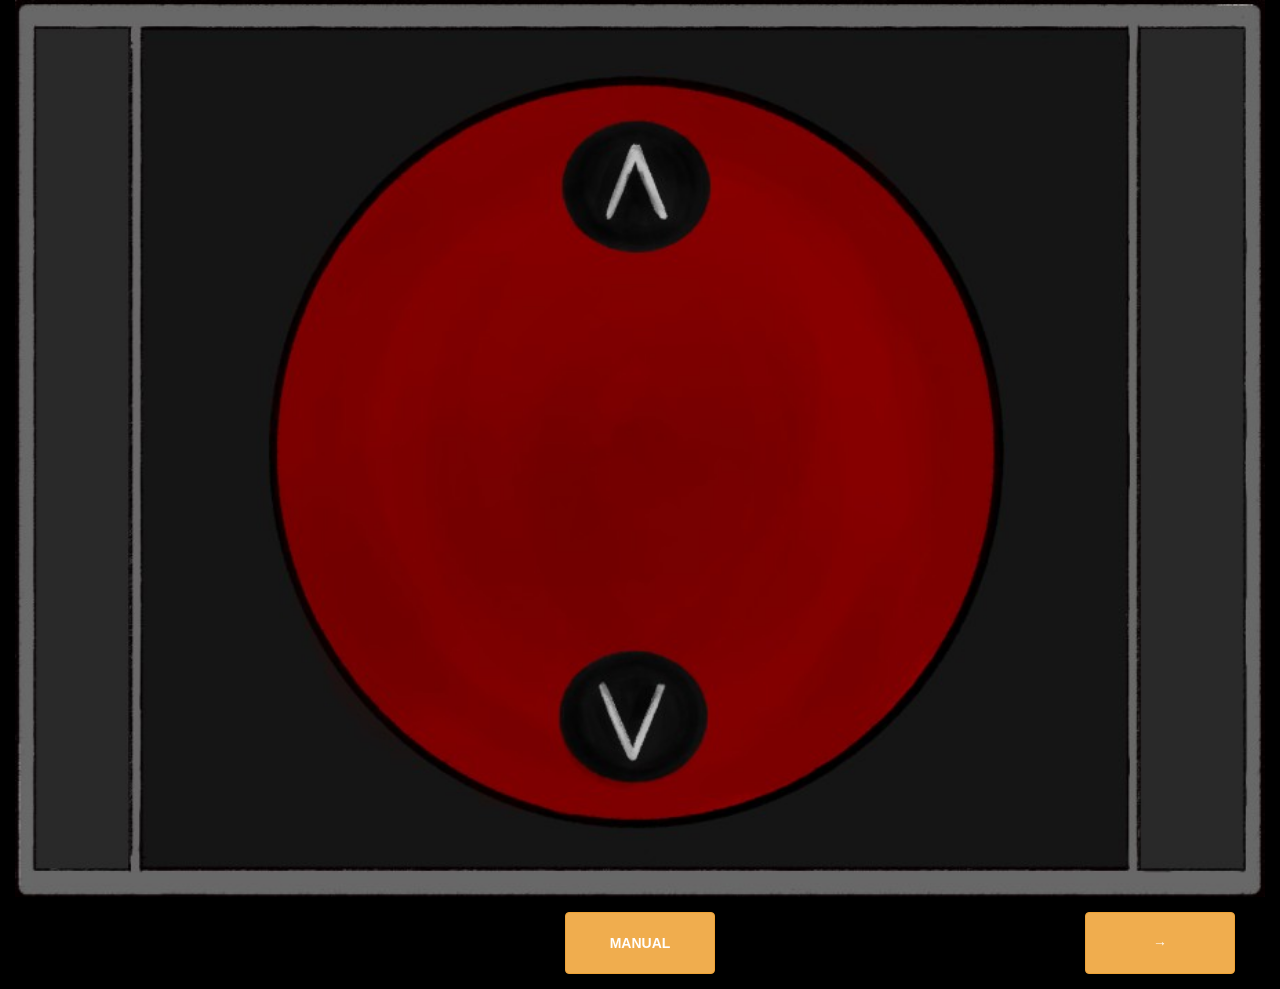
==== Button.html @ cba84a3b "Add files via upload" ====
<!DOCTYPE html>
<html lang="en">
<head>
    <meta charset="UTF-8">
    <meta name="viewport" content="width=device-width, initial-scale=1.0">
    <title>Wires</title>
    <link rel="stylesheet" href="https://maxcdn.bootstrapcdn.com/bootstrap/3.4.1/css/bootstrap.min.css">

    <style>
        body{
            background-color: black;
        }
        .button{
            width: 100%;
            display: block;
        }
        .buttons{
            display: flex;
            justify-content: space-between;
            align-items: center;
            padding: 15px 30px;
        }
        .left{
            visibility: hidden;
        }
        .btn{
            padding: 20px;
            width: 150px;
            font-weight: bold;
        }
    </style>
    
</head>

<body>
    <div class="container-fluid">
        <img src="button.jpg" alt="button" class="button">

        <div class="buttons">
        <button class="btn btn-warning left">←</button></a>
        <a href="Manual.html"><button class="btn btn-warning middle">MANUAL</button></a>
        <a href="Wires.html"><button class="btn btn-warning right">→</button></a>
        </div>

    </div>
</body>
</html>
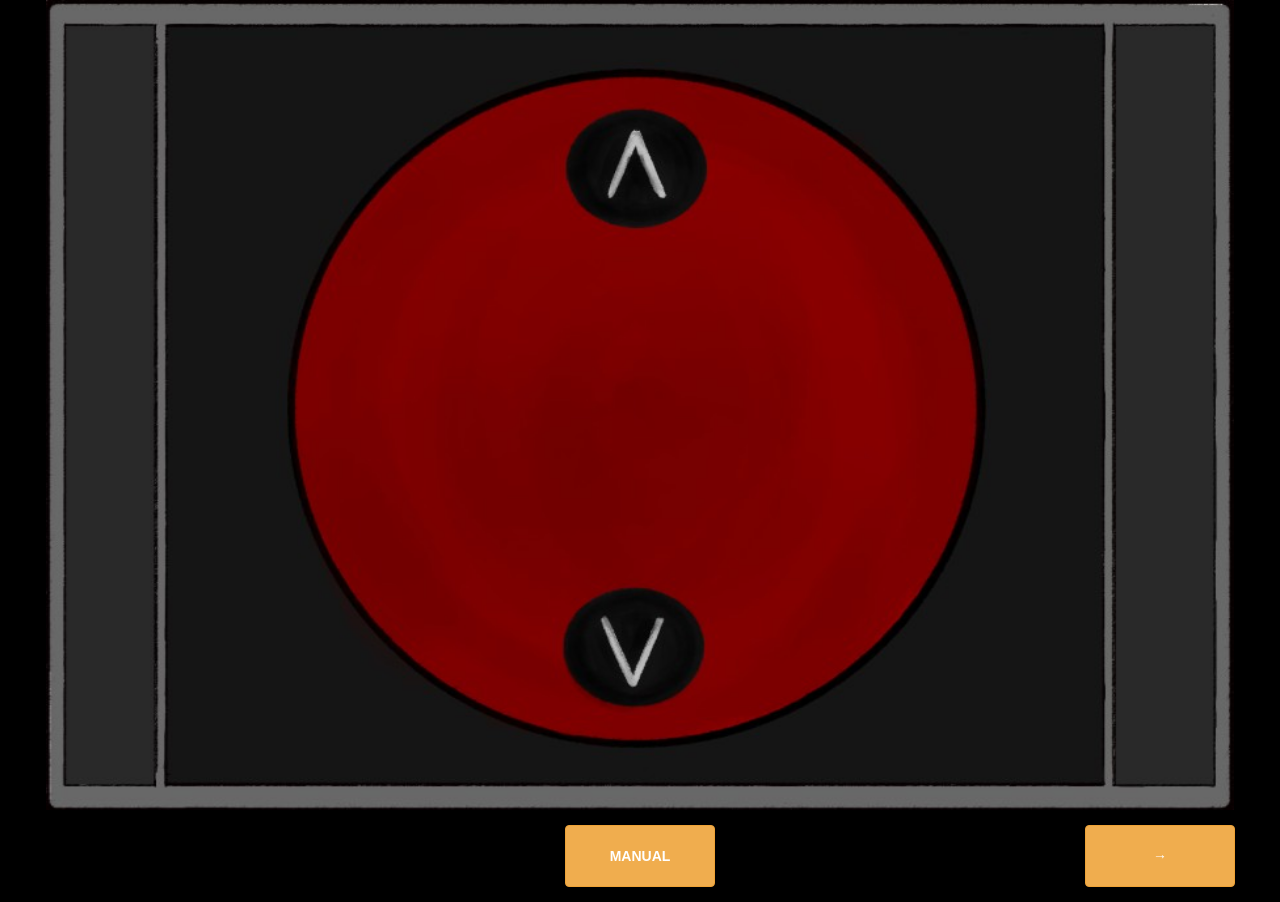
==== commit 23f3ab42: "Change title and update styles in Button.html" ====
--- a/Button.html
+++ b/Button.html
@@ -3,15 +3,20 @@
 <head>
     <meta charset="UTF-8">
     <meta name="viewport" content="width=device-width, initial-scale=1.0">
-    <title>Wires</title>
+    <title>Uranium Fever</title>
     <link rel="stylesheet" href="https://maxcdn.bootstrapcdn.com/bootstrap/3.4.1/css/bootstrap.min.css">
 
     <style>
         body{
             background-color: black;
         }
+        .container-fluid{
+            position: relative;
+        }
         .button{
-            width: 100%;
+            width: 95%;
+            margin: auto;
+            height: 90vh;
             display: block;
         }
         .buttons{
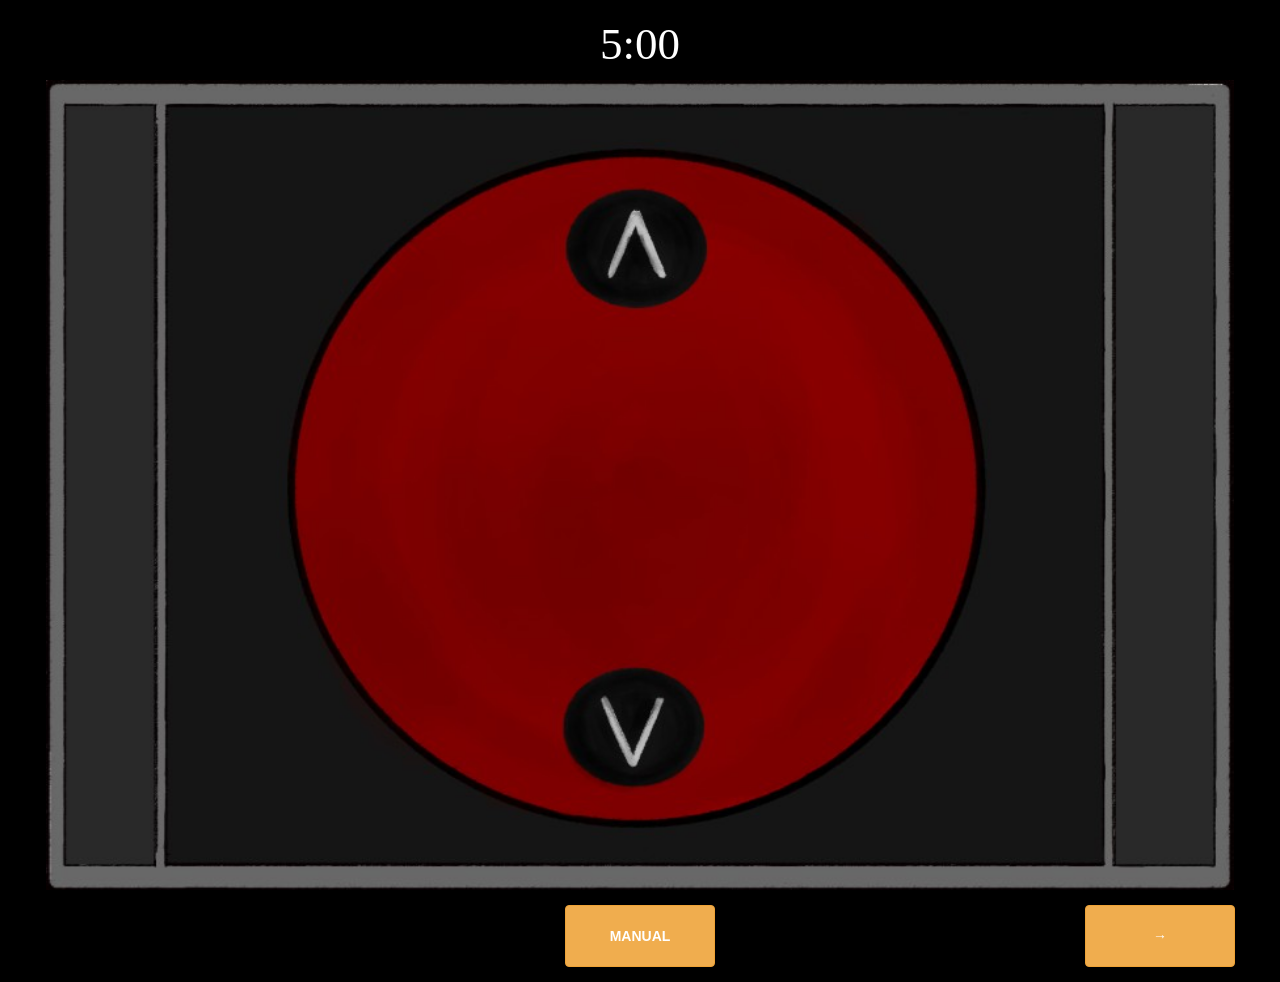
==== commit 29590436: "Update Button.html" ====
--- a/Button.html
+++ b/Button.html
@@ -12,6 +12,12 @@
         }
         .container-fluid{
             position: relative;
+        }
+        h1{
+            text-align: center;
+            color: white;
+            font-family: 'Funnel Display';
+            font-size: 45px;
         }
         .button{
             width: 95%;
@@ -39,6 +45,7 @@
 
 <body>
     <div class="container-fluid">
+        <h1 id="timer">5:00</h1>
         <img src="button.jpg" alt="button" class="button">
 
         <div class="buttons">
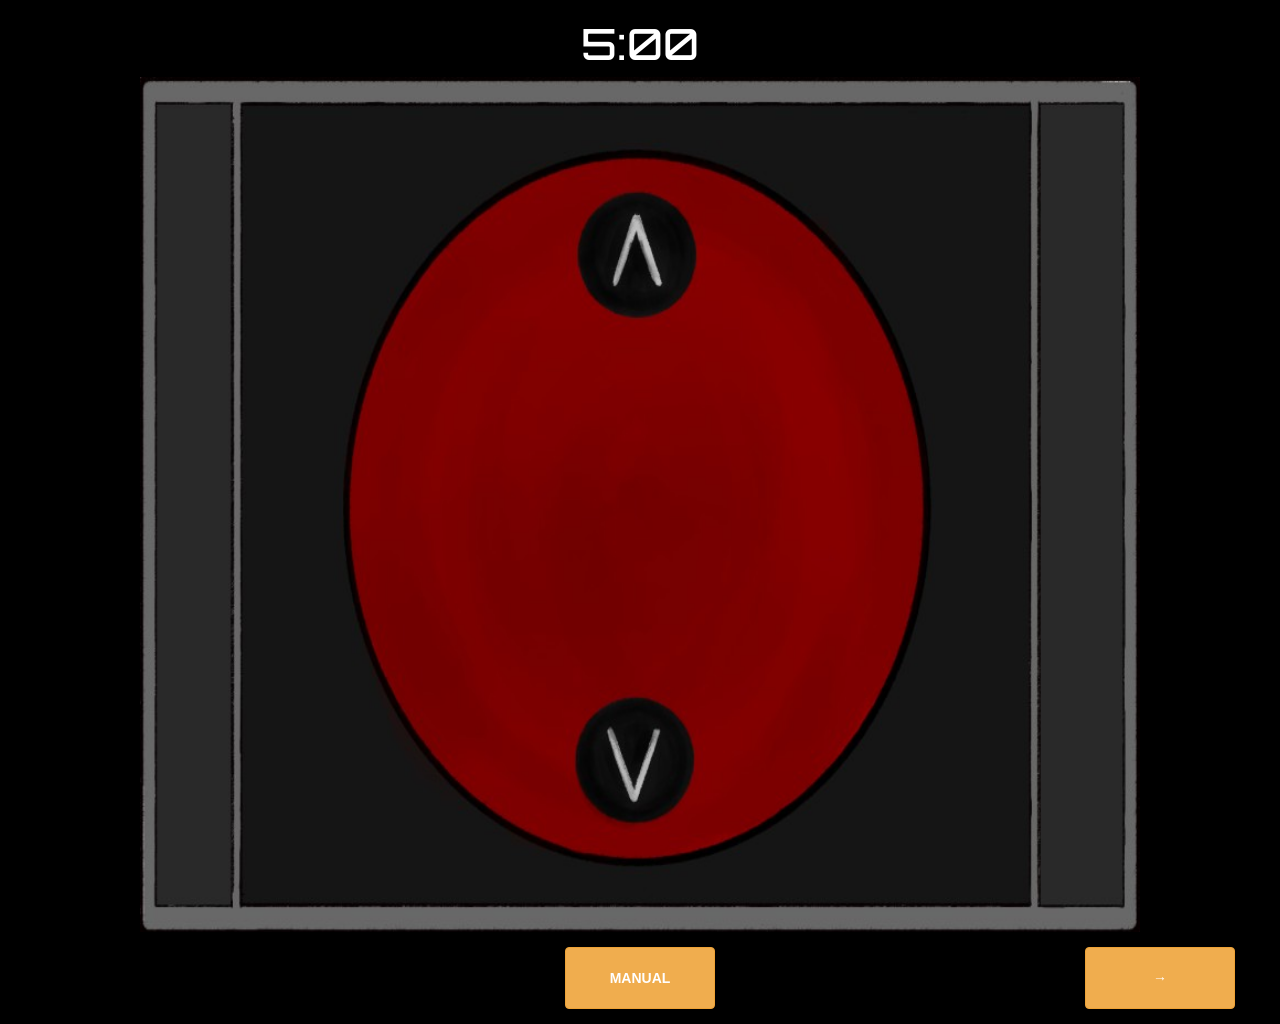
==== commit 4bb765cd: "Update Button.html" ====
--- a/Button.html
+++ b/Button.html
@@ -5,6 +5,9 @@
     <meta name="viewport" content="width=device-width, initial-scale=1.0">
     <title>Uranium Fever</title>
     <link rel="stylesheet" href="https://maxcdn.bootstrapcdn.com/bootstrap/3.4.1/css/bootstrap.min.css">
+    <link rel="preconnect" href="https://fonts.googleapis.com">
+    <link rel="preconnect" href="https://fonts.gstatic.com" crossorigin>
+    <link href="https://fonts.googleapis.com/css2?family=Orbitron:wght@400..900&display=swap" rel="stylesheet">
 
     <style>
         body{
@@ -16,13 +19,13 @@
         h1{
             text-align: center;
             color: white;
-            font-family: 'Funnel Display';
-            font-size: 45px;
+            font-family: 'Orbitron';
+            font-size: 43px;
         }
         .button{
-            width: 95%;
+            width: 80%;
             margin: auto;
-            height: 90vh;
+            height: 95vh;
             display: block;
         }
         .buttons{
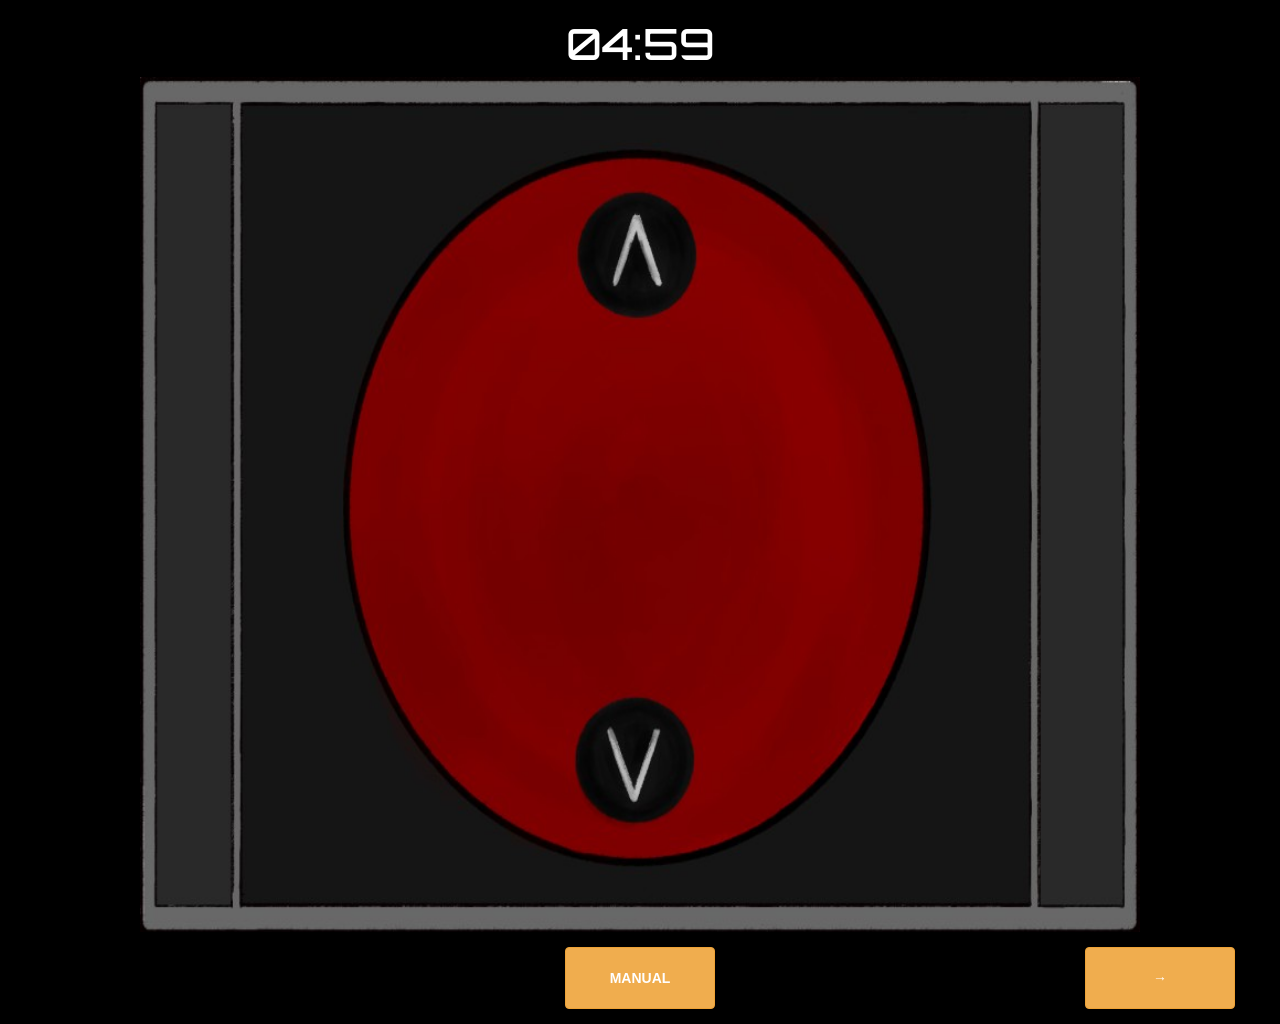
==== commit 0c31009d: "Update Button.html" ====
--- a/Button.html
+++ b/Button.html
@@ -52,11 +52,11 @@
         <img src="button.jpg" alt="button" class="button">
 
         <div class="buttons">
-        <button class="btn btn-warning left">←</button></a>
-        <a href="Manual.html"><button class="btn btn-warning middle">MANUAL</button></a>
-        <a href="Wires.html"><button class="btn btn-warning right">→</button></a>
+        <button class="btn btn-warning left">←</button>
+        <a href="Manual.html" class="btn btn-warning middle">MANUAL</a>
+        <a href="Wires.html" class="btn btn-warning right">→</a>
         </div>
-
     </div>
+    <script src="timer.js"></script>
 </body>
 </html>
